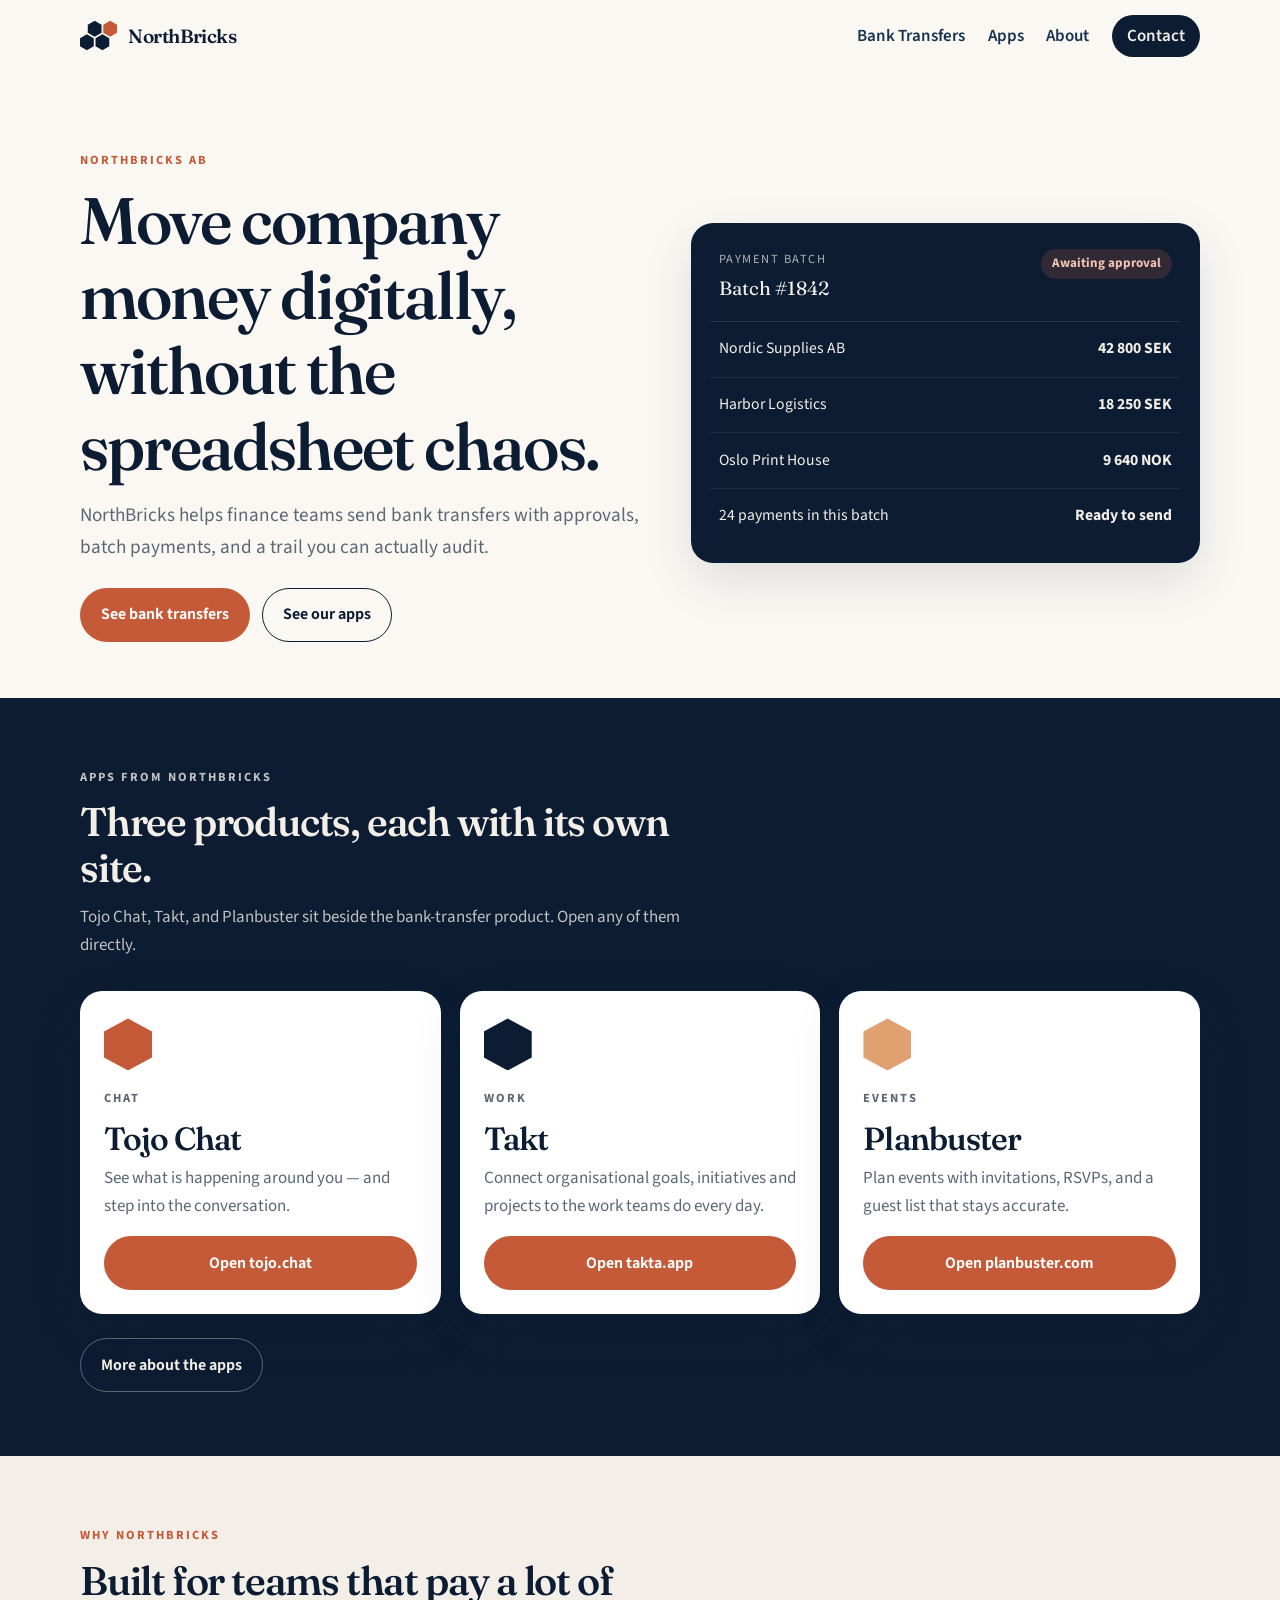
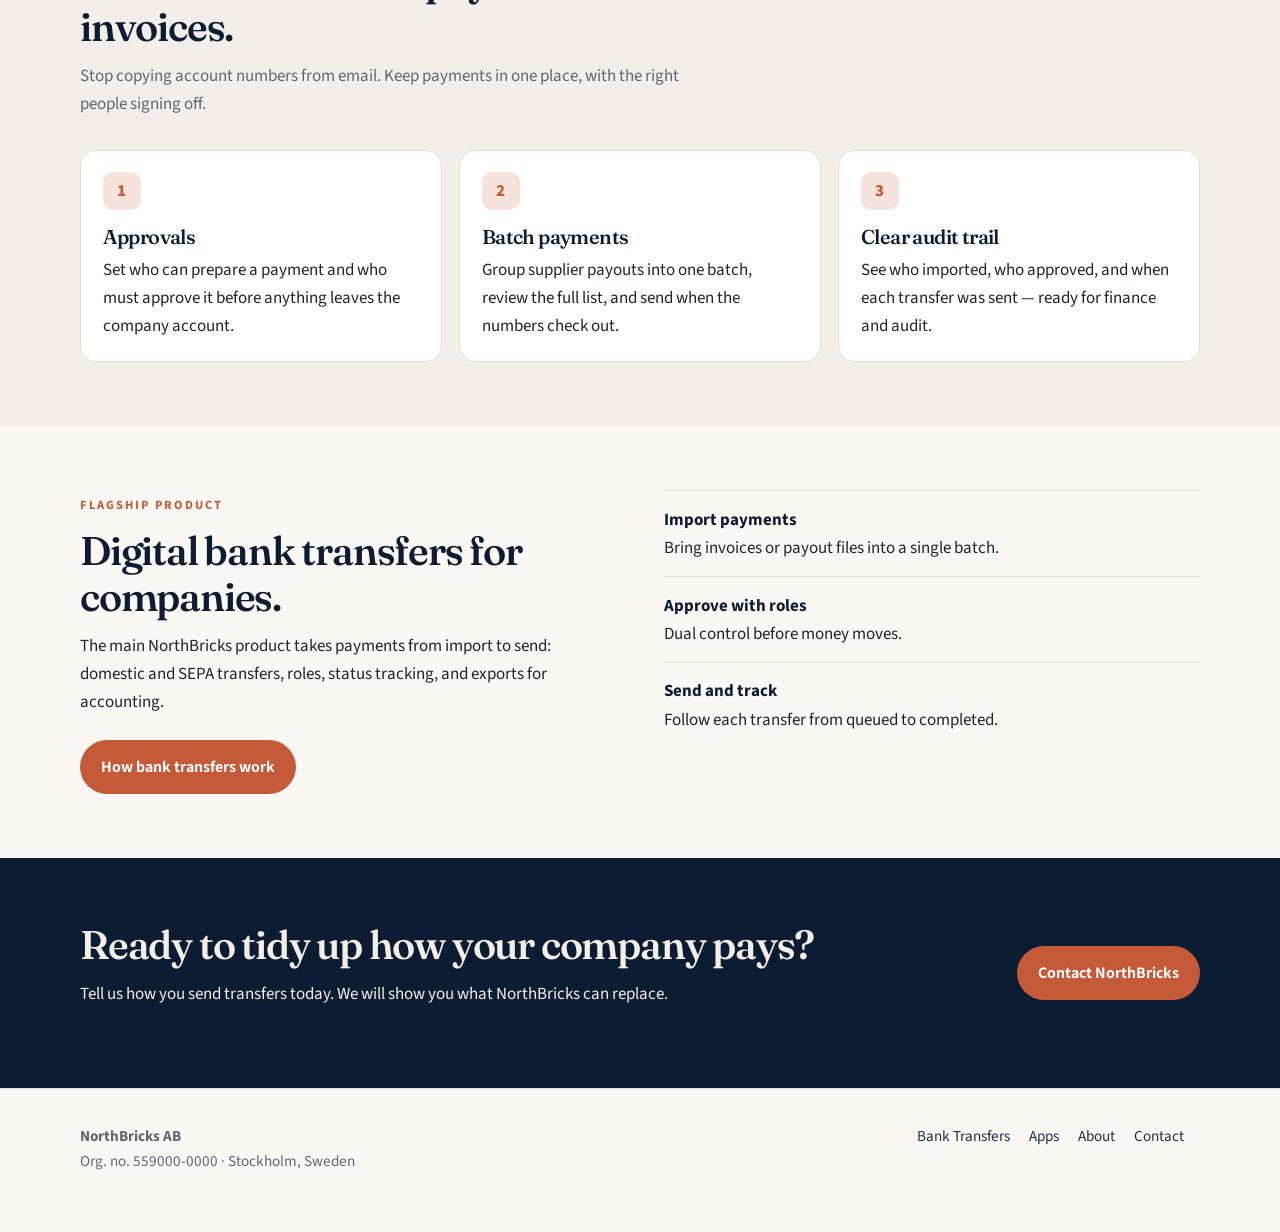
==== index.html @ a284f880 "Add NorthBricks AB marketing site. Co-authored-by: Cursor <cursoragent@cursor.com>" ====
<!DOCTYPE html>
<html lang="en">
<head>
  <meta charset="UTF-8">
  <meta name="viewport" content="width=device-width, initial-scale=1.0">
  <title>NorthBricks AB — Digital bank transfers for companies</title>
  <meta name="description" content="NorthBricks helps companies send and manage bank transfers digitally — with approvals, batch payments, and a clear audit trail.">
  <link rel="preconnect" href="https://fonts.googleapis.com">
  <link rel="preconnect" href="https://fonts.gstatic.com" crossorigin>
  <link href="https://fonts.googleapis.com/css2?family=Fraunces:opsz,wght@9..144,500;9..144,600&family=Source+Sans+3:wght@400;600;700&display=swap" rel="stylesheet">
  <link rel="stylesheet" href="styles.css">
</head>
<body>
  <header class="site-header">
    <div class="wrap header-inner">
      <a class="logo" href="index.html">
        <svg class="logo-mark" viewBox="0 1 28 23" aria-hidden="true">
          <polygon class="logo-cell" points="10.80,1.35 15.87,4.28 15.87,10.12 10.80,13.05 5.73,10.12 5.73,4.28"/>
          <polygon class="logo-cell logo-cell-accent" points="22.23,1.35 27.30,4.28 27.30,10.12 22.23,13.05 17.17,10.12 17.17,4.28"/>
          <polygon class="logo-cell" points="5.08,11.25 10.15,14.17 10.15,20.02 5.08,22.95 0.02,20.02 0.02,14.17"/>
          <polygon class="logo-cell" points="16.52,11.25 21.58,14.17 21.58,20.02 16.52,22.95 11.45,20.02 11.45,14.17"/>
        </svg>
        NorthBricks
      </a>
      <button class="nav-toggle" type="button" aria-expanded="false" aria-controls="site-nav">Menu</button>
      <nav class="site-nav" id="site-nav" aria-label="Main">
        <ul>
          <li><a href="product.html">Bank Transfers</a></li>
          <li><a href="software.html">Apps</a></li>
          <li><a href="about.html">About</a></li>
          <li><a class="nav-cta" href="contact.html">Contact</a></li>
        </ul>
      </nav>
    </div>
  </header>

  <main>
    <section class="hero">
      <div class="wrap hero-grid">
        <div class="hero-copy">
          <p class="eyebrow">NorthBricks AB</p>
          <h1>Move company money digitally, without the spreadsheet chaos.</h1>
          <p class="lead">NorthBricks helps finance teams send bank transfers with approvals, batch payments, and a trail you can actually audit.</p>
          <div class="actions">
            <a class="button button-primary" href="product.html">See bank transfers</a>
            <a class="button button-secondary" href="#apps">See our apps</a>
          </div>
        </div>
        <aside class="product-preview" aria-label="Sample payment batch">
          <div class="preview-top">
            <div>
              <p class="preview-kicker">Payment batch</p>
              <p class="preview-status">Batch #1842</p>
            </div>
            <span class="badge">Awaiting approval</span>
          </div>
          <div class="preview-row"><span>Nordic Supplies AB</span><span class="amount">42 800 SEK</span></div>
          <div class="preview-row"><span>Harbor Logistics</span><span class="amount">18 250 SEK</span></div>
          <div class="preview-row"><span>Oslo Print House</span><span class="amount">9 640 NOK</span></div>
          <div class="preview-row"><span>24 payments in this batch</span><span class="amount">Ready to send</span></div>
        </aside>
      </div>
    </section>

    <section class="section section-dark apps-section" id="apps">
      <div class="wrap">
        <div class="section-intro reveal">
          <p class="eyebrow">Apps from NorthBricks</p>
          <h2>Three products, each with its own site.</h2>
          <p>Tojo Chat, Takt, and Planbuster sit beside the bank-transfer product. Open any of them directly.</p>
        </div>
        <div class="app-grid reveal-stagger">
          <article class="app-tile">
            <span class="app-mark app-mark-tojo" aria-hidden="true"></span>
            <p class="eyebrow">Chat</p>
            <h3>Tojo Chat</h3>
            <p>See what is happening around you — and step into the conversation.</p>
            <a class="button button-primary" href="https://tojo.chat" target="_blank" rel="noopener noreferrer">Open tojo.chat</a>
          </article>
          <article class="app-tile">
            <span class="app-mark app-mark-takt" aria-hidden="true"></span>
            <p class="eyebrow">Work</p>
            <h3>Takt</h3>
            <p>Connect organisational goals, initiatives and projects to the work teams do every day.</p>
            <a class="button button-primary" href="https://takta.app" target="_blank" rel="noopener noreferrer">Open takta.app</a>
          </article>
          <article class="app-tile">
            <span class="app-mark app-mark-plan" aria-hidden="true"></span>
            <p class="eyebrow">Events</p>
            <h3>Planbuster</h3>
            <p>Plan events with invitations, RSVPs, and a guest list that stays accurate.</p>
            <a class="button button-primary" href="https://planbuster.com" target="_blank" rel="noopener noreferrer">Open planbuster.com</a>
          </article>
        </div>
        <div class="actions reveal">
          <a class="button button-ghost" href="software.html">More about the apps</a>
        </div>
      </div>
    </section>

    <section class="section section-alt">
      <div class="wrap">
        <div class="section-intro reveal">
          <p class="eyebrow">Why NorthBricks</p>
          <h2>Built for teams that pay a lot of invoices.</h2>
          <p class="muted">Stop copying account numbers from email. Keep payments in one place, with the right people signing off.</p>
        </div>
        <div class="cards reveal-stagger">
          <article class="card">
            <div class="icon" aria-hidden="true">1</div>
            <h3>Approvals</h3>
            <p>Set who can prepare a payment and who must approve it before anything leaves the company account.</p>
          </article>
          <article class="card">
            <div class="icon" aria-hidden="true">2</div>
            <h3>Batch payments</h3>
            <p>Group supplier payouts into one batch, review the full list, and send when the numbers check out.</p>
          </article>
          <article class="card">
            <div class="icon" aria-hidden="true">3</div>
            <h3>Clear audit trail</h3>
            <p>See who imported, who approved, and when each transfer was sent — ready for finance and audit.</p>
          </article>
        </div>
      </div>
    </section>

    <section class="section">
      <div class="wrap split reveal">
        <div>
          <p class="eyebrow">Flagship product</p>
          <h2>Digital bank transfers for companies.</h2>
          <p>The main NorthBricks product takes payments from import to send: domestic and SEPA transfers, roles, status tracking, and exports for accounting.</p>
          <div class="actions">
            <a class="button button-primary" href="product.html">How bank transfers work</a>
          </div>
        </div>
        <ul class="feature-list">
          <li><strong>Import payments</strong> Bring invoices or payout files into a single batch.</li>
          <li><strong>Approve with roles</strong> Dual control before money moves.</li>
          <li><strong>Send and track</strong> Follow each transfer from queued to completed.</li>
        </ul>
      </div>
    </section>

    <section class="section section-dark cta-band">
      <div class="wrap reveal">
        <div>
          <h2>Ready to tidy up how your company pays?</h2>
          <p>Tell us how you send transfers today. We will show you what NorthBricks can replace.</p>
        </div>
        <a class="button button-primary" href="contact.html">Contact NorthBricks</a>
      </div>
    </section>
  </main>

  <footer class="site-footer">
    <div class="wrap footer-inner">
      <div>
        <strong>NorthBricks AB</strong>
        <p>Org. no. 559000-0000 · Stockholm, Sweden</p>
      </div>
      <nav aria-label="Footer">
        <a href="product.html">Bank Transfers</a>
        <a href="software.html">Apps</a>
        <a href="about.html">About</a>
        <a href="contact.html">Contact</a>
      </nav>
    </div>
  </footer>
  <script src="script.js"></script>
</body>
</html>
---- styles.css ----
:root {
  --navy: #0c1d33;
  --navy-2: #16324f;
  --brick: #c45a38;
  --brick-dark: #9e3d22;
  --cream: #f3eee7;
  --paper: #fbf8f4;
  --ink: #1c2430;
  --muted: #5c6775;
  --line: #e3dcd3;
  --white: #ffffff;
  --shadow: 0 18px 50px rgba(12, 29, 51, 0.12);
  --radius: 16px;
  --header-h: 72px;
  --font-sans: "Source Sans 3", "Segoe UI", sans-serif;
  --font-display: "Fraunces", Georgia, serif;
}

*,
*::before,
*::after {
  box-sizing: border-box;
}

html {
  scroll-behavior: smooth;
}

body {
  margin: 0;
  font-family: var(--font-sans);
  font-size: 1.0625rem;
  line-height: 1.65;
  color: var(--ink);
  background: var(--paper);
  -webkit-font-smoothing: antialiased;
}

main {
  position: relative;
  z-index: 0;
}

img {
  max-width: 100%;
}

a {
  color: inherit;
}

h1,
h2,
h3,
.logo {
  font-family: var(--font-display);
  font-weight: 560;
  letter-spacing: -0.03em;
  line-height: 1.15;
  color: var(--navy);
}

h1 {
  font-size: clamp(2.4rem, 6vw, 4.1rem);
  margin: 0 0 1rem;
}

h2 {
  font-size: clamp(1.8rem, 3.4vw, 2.5rem);
  margin: 0 0 0.75rem;
}

h3 {
  font-size: 1.25rem;
  margin: 0 0 0.5rem;
}

p {
  margin: 0 0 1rem;
}

.muted {
  color: var(--muted);
}

.wrap {
  width: min(1120px, calc(100% - 2.5rem));
  margin-inline: auto;
}

.eyebrow {
  display: inline-block;
  margin: 0 0 0.75rem;
  color: var(--brick);
  font-size: 0.78rem;
  font-weight: 700;
  letter-spacing: 0.16em;
  text-transform: uppercase;
}

/* Header */

.site-header {
  position: sticky;
  top: 0;
  z-index: 40;
  background: rgba(251, 248, 244, 0.86);
  backdrop-filter: saturate(180%) blur(20px);
  border-bottom: 1px solid transparent;
  transition: background 0.4s ease, border-color 0.4s ease, box-shadow 0.4s ease;
}

.site-header.is-scrolled {
  background: rgba(251, 248, 244, 0.96);
  border-bottom-color: var(--line);
  box-shadow: 0 10px 30px rgba(12, 29, 51, 0.06);
}

.header-inner {
  display: flex;
  align-items: center;
  justify-content: space-between;
  min-height: var(--header-h);
  gap: 1rem;
}

.logo {
  display: flex;
  align-items: center;
  gap: 0.65rem;
  text-decoration: none;
  font-size: 1.2rem;
  font-weight: 600;
}

.logo-mark {
  width: 38px;
  height: 32px;
  display: block;
  flex-shrink: 0;
}

.logo-cell {
  fill: var(--navy);
}

.logo-cell-accent {
  fill: var(--brick);
}

.nav-toggle {
  display: none;
  border: 1px solid var(--line);
  background: var(--white);
  color: var(--navy);
  border-radius: 999px;
  padding: 0.45rem 0.9rem;
  font: inherit;
  font-weight: 600;
  cursor: pointer;
}

.site-nav ul {
  display: flex;
  align-items: center;
  gap: 0.35rem 1.4rem;
  margin: 0;
  padding: 0;
  list-style: none;
}

.site-nav a {
  text-decoration: none;
  color: var(--navy-2);
  font-weight: 600;
}

.site-nav a[aria-current="page"] {
  color: var(--brick);
}

.nav-cta {
  display: inline-flex;
  align-items: center;
  background: var(--navy);
  color: var(--cream) !important;
  padding: 0.45rem 0.95rem;
  border-radius: 999px;
}

/* Buttons */

.button {
  display: inline-flex;
  align-items: center;
  justify-content: center;
  justify-self: start;
  text-decoration: none;
  font-weight: 650;
  border-radius: 999px;
  padding: 0.8rem 1.25rem;
  border: 1px solid transparent;
  cursor: pointer;
  font-family: inherit;
  font-size: 1rem;
  transition: background 0.3s ease, transform 0.3s cubic-bezier(0.22, 1, 0.36, 1), box-shadow 0.3s ease;
}

.button:hover {
  transform: translateY(-1px);
}

.button-primary {
  background: var(--brick);
  color: var(--white);
}

.button-primary:hover {
  background: var(--brick-dark);
}

.button-secondary {
  background: transparent;
  border-color: var(--navy);
  color: var(--navy);
}

.button-ghost {
  background: transparent;
  color: var(--cream);
  border-color: rgba(243, 238, 231, 0.35);
}

.actions {
  display: flex;
  flex-wrap: wrap;
  gap: 0.75rem;
  margin-top: 1.5rem;
}

/* Hero */

.hero {
  padding: 4.5rem 0 3.5rem;
}

.hero-grid {
  display: grid;
  grid-template-columns: 1.05fr 0.95fr;
  gap: 3rem;
  align-items: center;
}

.hero p.lead {
  font-size: 1.2rem;
  color: var(--muted);
  max-width: 36rem;
}

.product-preview {
  background: var(--navy);
  color: var(--cream);
  border-radius: 22px;
  padding: 1.25rem;
  box-shadow: var(--shadow);
  will-change: transform;
}

.preview-top,
.preview-row {
  display: flex;
  justify-content: space-between;
  gap: 1rem;
}

.preview-top {
  padding: 0.4rem 0.5rem 1rem;
  border-bottom: 1px solid rgba(243, 238, 231, 0.12);
}

.preview-kicker {
  margin: 0;
  font-size: 0.78rem;
  letter-spacing: 0.12em;
  text-transform: uppercase;
  opacity: 0.7;
}

.preview-status {
  margin: 0.2rem 0 0;
  font-family: var(--font-display);
  font-size: 1.2rem;
}

.badge {
  align-self: flex-start;
  background: rgba(196, 90, 56, 0.2);
  color: #f0c3b3;
  border-radius: 999px;
  padding: 0.25rem 0.7rem;
  font-size: 0.82rem;
  font-weight: 700;
}

.preview-row {
  padding: 0.9rem 0.5rem;
  border-bottom: 1px solid rgba(243, 238, 231, 0.08);
  font-size: 0.98rem;
}

.preview-row:last-child {
  border-bottom: 0;
}

.amount {
  font-weight: 700;
  font-variant-numeric: tabular-nums;
}

/* Sections */

.section {
  padding: 4rem 0;
}

.section-alt {
  background: var(--cream);
}

.section-dark {
  background: var(--navy);
  color: var(--cream);
}

.section-dark h2,
.section-dark h3 {
  color: var(--cream);
}

.section-dark .app-tile h3 {
  color: var(--navy);
}

.section-intro {
  max-width: 38rem;
  margin-bottom: 2rem;
}

.apps-section {
  scroll-margin-top: var(--header-h);
}

.apps-section .section-intro p {
  color: rgba(243, 238, 231, 0.78);
}

.app-grid {
  display: grid;
  grid-template-columns: repeat(3, 1fr);
  gap: 1.2rem;
}

.app-tile {
  display: flex;
  flex-direction: column;
  min-height: 20rem;
  background: var(--white);
  color: var(--ink);
  border-radius: 22px;
  padding: 1.7rem 1.5rem 1.5rem;
  box-shadow: var(--shadow);
  transition: transform 0.5s cubic-bezier(0.22, 1, 0.36, 1), box-shadow 0.5s ease;
}

.app-tile:hover {
  transform: translateY(-8px);
}

.motion .reveal-stagger.is-in > .app-tile:hover {
  transform: translateY(-8px);
}

.app-tile h3 {
  font-size: clamp(1.55rem, 2.5vw, 2rem);
  margin-bottom: 0.4rem;
  color: var(--navy);
}

.app-tile p {
  color: var(--muted);
}

.app-tile .button {
  margin-top: auto;
}

.app-mark {
  width: 48px;
  height: 52px;
  margin-bottom: 1.1rem;
  clip-path: polygon(50% 0%, 100% 25%, 100% 75%, 50% 100%, 0% 75%, 0% 25%);
}

.app-mark-tojo {
  background: var(--brick);
}

.app-mark-takt {
  background: var(--navy);
}

.app-mark-plan {
  background: #e0a070;
}

.cards {
  display: grid;
  grid-template-columns: repeat(3, 1fr);
  gap: 1.1rem;
}

.cards + .cards {
  margin-top: 1.1rem;
}

.card {
  background: var(--white);
  border: 1px solid var(--line);
  border-radius: var(--radius);
  padding: 1.35rem;
  transition: transform 0.5s cubic-bezier(0.22, 1, 0.36, 1), box-shadow 0.5s ease;
}

.card:hover {
  transform: translateY(-6px);
  box-shadow: var(--shadow);
}

.motion .reveal-stagger.is-in > .card:hover {
  transform: translateY(-6px);
}

.card p:last-child {
  margin-bottom: 0;
}

.card .product-url {
  display: inline-block;
  margin-top: 0.85rem;
  color: var(--brick);
  font-weight: 700;
  text-decoration: none;
}

.card .product-url:hover {
  text-decoration: underline;
}

.icon {
  width: 38px;
  height: 38px;
  display: grid;
  place-items: center;
  margin-bottom: 0.9rem;
  border-radius: 10px;
  background: #f6e4dc;
  color: var(--brick);
  font-weight: 800;
}

.steps {
  display: grid;
  grid-template-columns: repeat(4, 1fr);
  gap: 1rem;
  counter-reset: step;
}

.step {
  position: relative;
  padding-top: 2.4rem;
}

.step::before {
  counter-increment: step;
  content: counter(step);
  position: absolute;
  top: 0;
  left: 0;
  width: 1.7rem;
  height: 1.7rem;
  display: grid;
  place-items: center;
  border-radius: 50%;
  background: var(--brick);
  color: var(--white);
  font-size: 0.85rem;
  font-weight: 700;
}

.split {
  display: grid;
  grid-template-columns: 1fr 1fr;
  gap: 3rem;
  align-items: start;
}

.feature-list {
  margin: 0;
  padding: 0;
  list-style: none;
}

.feature-list li {
  padding: 0.9rem 0;
  border-top: 1px solid var(--line);
}

.feature-list strong {
  display: block;
  color: var(--navy);
}

.cta-band .wrap {
  display: flex;
  justify-content: space-between;
  align-items: center;
  gap: 1.5rem;
}

/* Contact */

.contact-grid {
  display: grid;
  grid-template-columns: 1.15fr 0.85fr;
  gap: 2.5rem;
}

form {
  display: grid;
  gap: 0.95rem;
}

form[hidden] {
  display: none !important;
}

label {
  display: grid;
  gap: 0.35rem;
  font-weight: 650;
  color: var(--navy);
}

input,
textarea {
  width: 100%;
  font: inherit;
  color: var(--ink);
  background: var(--white);
  border: 1px solid var(--line);
  border-radius: 12px;
  padding: 0.75rem 0.85rem;
}

textarea {
  min-height: 140px;
  resize: vertical;
}

input:focus,
textarea:focus {
  outline: 2px solid var(--brick);
  outline-offset: 1px;
}

.error {
  color: var(--brick-dark);
  font-size: 0.92rem;
  font-weight: 600;
  min-height: 1.2em;
}

.form-success,
.form-panel[hidden] {
  display: none;
}

.form-success.is-visible {
  display: block;
  background: #e9f4ea;
  border: 1px solid #c7dfca;
  border-radius: var(--radius);
  padding: 1.25rem;
}

.company-box {
  background: var(--cream);
  border-radius: var(--radius);
  padding: 1.4rem;
}

.company-box p {
  margin-bottom: 0.4rem;
}

/* Footer */

.site-footer {
  border-top: 1px solid var(--line);
  padding: 2.2rem 0 2.6rem;
  color: var(--muted);
  font-size: 0.95rem;
}

.footer-inner {
  display: flex;
  justify-content: space-between;
  gap: 1.5rem;
  flex-wrap: wrap;
}

.site-footer a {
  color: var(--navy-2);
  text-decoration: none;
  margin-right: 1rem;
}

/* Page titles */

.page-hero {
  padding: 3.5rem 0 1.5rem;
}

.page-hero p {
  max-width: 40rem;
  color: var(--muted);
  font-size: 1.15rem;
}

@media (max-width: 900px) {
  .hero-grid,
  .split,
  .contact-grid,
  .cards,
  .app-grid,
  .steps {
    grid-template-columns: 1fr;
  }

  .cta-band .wrap {
    flex-direction: column;
    align-items: flex-start;
  }
}

@media (max-width: 760px) {
  .nav-toggle {
    display: inline-flex;
  }

  .site-header {
    overflow: visible;
  }

  .site-nav {
    display: none;
    position: absolute;
    top: 100%;
    left: 0;
    right: 0;
    z-index: 25;
    background: var(--white);
    border-bottom: 1px solid var(--line);
    box-shadow: 0 16px 40px rgba(12, 29, 51, 0.1);
    padding: 1rem 1.5rem 1.4rem;
  }

  .site-nav.is-open {
    display: block;
  }

  .site-nav ul {
    flex-direction: column;
    align-items: flex-start;
    gap: 0.85rem;
  }

  .nav-cta {
    margin-top: 0.2rem;
  }
}

/* Product bands */

.product-band {
  padding: 5.5rem 0;
}

.product-band .wrap {
  max-width: 720px;
  text-align: center;
}

.product-band h2 {
  font-size: clamp(2.2rem, 5vw, 3.4rem);
}

.product-band p {
  font-size: 1.2rem;
  color: var(--muted);
}

.product-band .actions {
  justify-content: center;
}

.product-band-alt {
  background: var(--cream);
}

.product-band-dark {
  background: var(--navy);
  color: var(--cream);
}

.product-band-dark h2 {
  color: var(--cream);
}

.product-band-dark p {
  color: rgba(243, 238, 231, 0.78);
}

/* Motion — Apple-like scroll reveals */

.hero-copy,
.hero .product-preview {
  animation: rise-in 1.1s cubic-bezier(0.22, 1, 0.36, 1) both;
}

.hero .product-preview {
  animation-delay: 0.16s;
}

.page-hero .wrap {
  animation: rise-in 0.95s cubic-bezier(0.22, 1, 0.36, 1) both;
}

@keyframes rise-in {
  from {
    opacity: 0;
    transform: translate3d(0, 28px, 0);
  }
  to {
    opacity: 1;
    transform: none;
  }
}

.motion .reveal {
  opacity: 0;
  transform: translate3d(0, 48px, 0);
  transition:
    opacity 0.95s cubic-bezier(0.22, 1, 0.36, 1),
    transform 0.95s cubic-bezier(0.22, 1, 0.36, 1);
}

.motion .reveal.is-in {
  opacity: 1;
  transform: none;
}

.motion .reveal-stagger > * {
  opacity: 0;
  transform: translate3d(0, 36px, 0);
  transition:
    opacity 0.85s cubic-bezier(0.22, 1, 0.36, 1),
    transform 0.85s cubic-bezier(0.22, 1, 0.36, 1);
}

.motion .reveal-stagger.is-in > * {
  opacity: 1;
  transform: none;
}

.motion .reveal-stagger.is-in > *:nth-child(1) { transition-delay: 0.05s; }
.motion .reveal-stagger.is-in > *:nth-child(2) { transition-delay: 0.16s; }
.motion .reveal-stagger.is-in > *:nth-child(3) { transition-delay: 0.27s; }
.motion .reveal-stagger.is-in > *:nth-child(4) { transition-delay: 0.38s; }

.motion .reveal-stagger.is-in > .card:hover,
.motion .reveal-stagger.is-in > .app-tile:hover {
  transform: translateY(-8px);
}

@media (prefers-reduced-motion: reduce) {
  html {
    scroll-behavior: auto;
  }

  .hero-copy,
  .hero .product-preview,
  .page-hero .wrap,
  .motion .reveal,
  .motion .reveal-stagger > *,
  .card,
  .button {
    animation: none !important;
    transition: none !important;
    opacity: 1 !important;
    transform: none !important;
  }
}
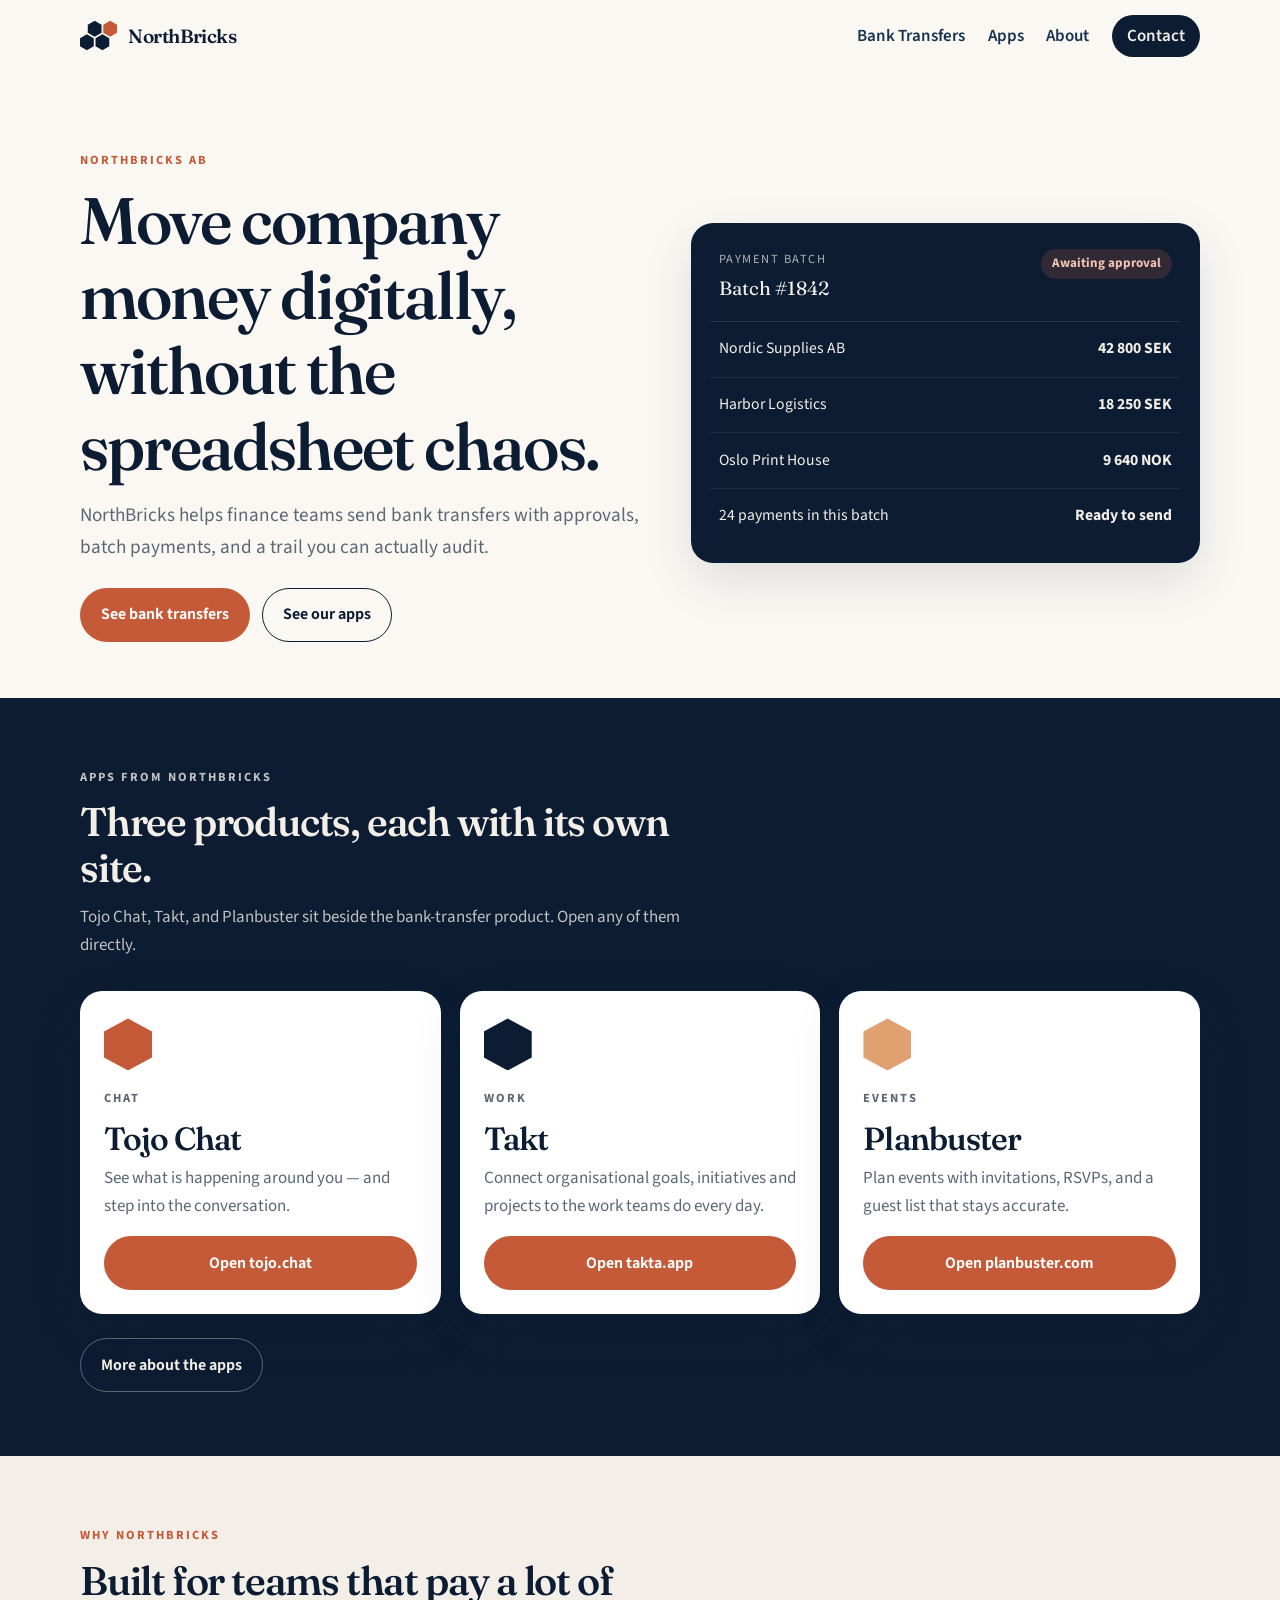
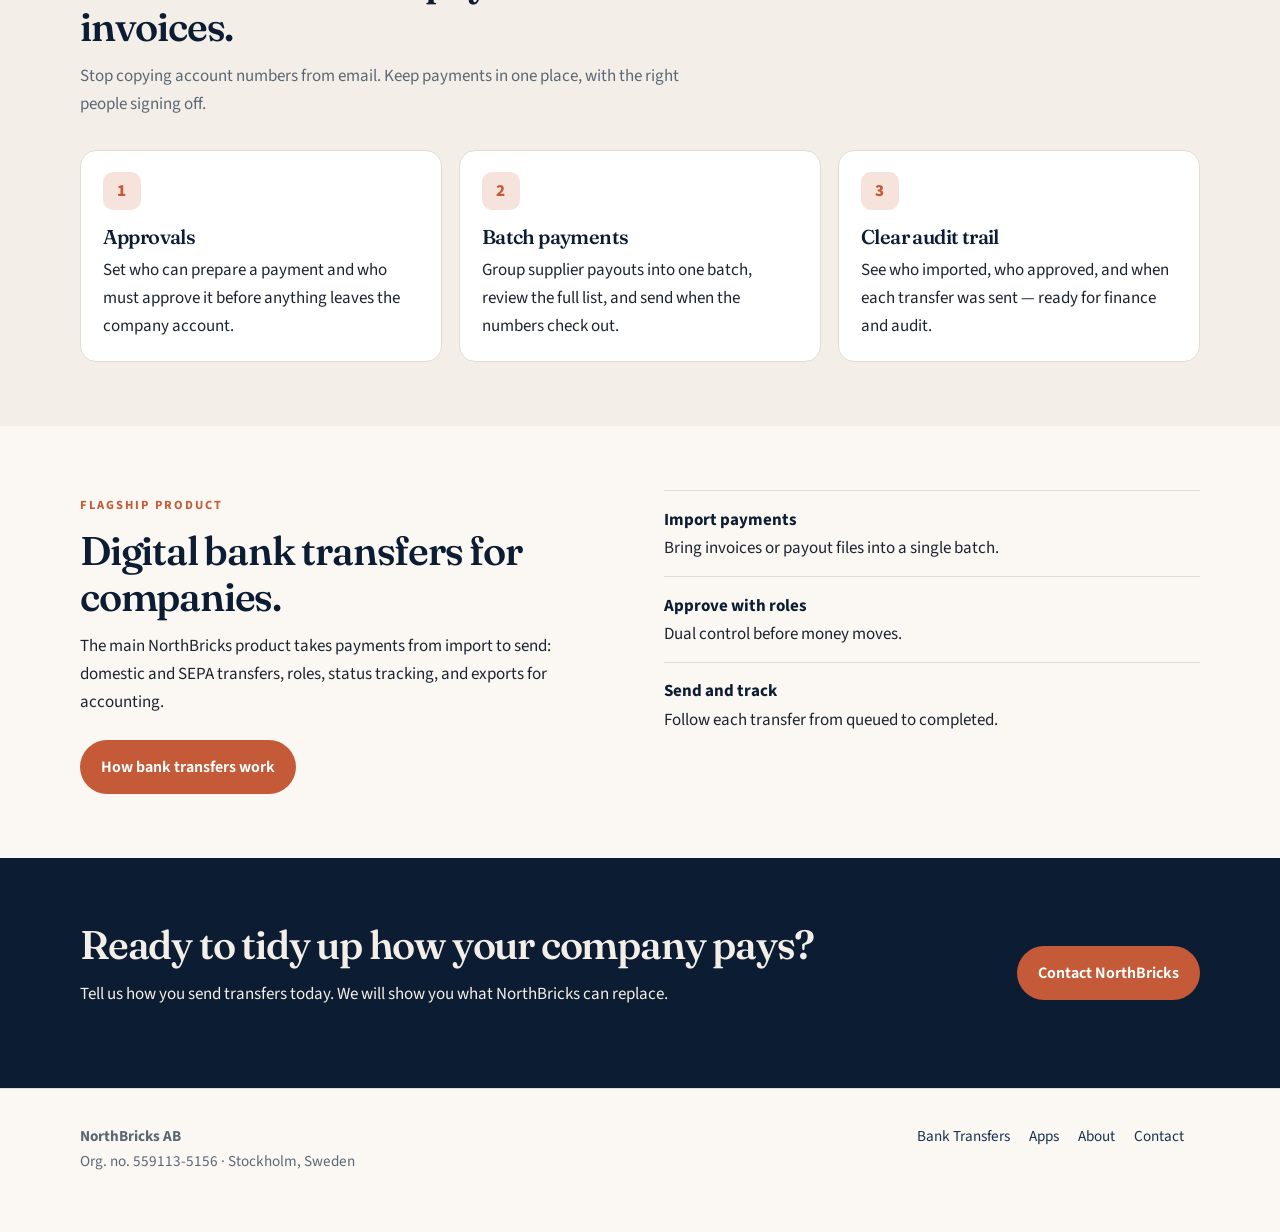
==== commit 3878dd72: "Update metadata and company registration number across all pages. Added canonical links, Open Graph," ====
--- a/index.html
+++ b/index.html
@@ -5,6 +5,23 @@
   <meta name="viewport" content="width=device-width, initial-scale=1.0">
   <title>NorthBricks AB — Digital bank transfers for companies</title>
   <meta name="description" content="NorthBricks helps companies send and manage bank transfers digitally — with approvals, batch payments, and a clear audit trail.">
+  <link rel="canonical" href="https://northbricks.se/">
+  <link rel="icon" href="favicon.svg" type="image/svg+xml">
+  <link rel="apple-touch-icon" href="apple-touch-icon.png">
+  <meta name="theme-color" content="#0c1d33">
+  <meta property="og:type" content="website">
+  <meta property="og:site_name" content="NorthBricks AB">
+  <meta property="og:title" content="NorthBricks AB — Digital bank transfers for companies">
+  <meta property="og:description" content="NorthBricks helps companies send and manage bank transfers digitally — with approvals, batch payments, and a clear audit trail.">
+  <meta property="og:url" content="https://northbricks.se/">
+  <meta property="og:image" content="https://northbricks.se/og-image.png">
+  <meta property="og:image:width" content="1200">
+  <meta property="og:image:height" content="630">
+  <meta property="og:image:alt" content="NorthBricks AB — Digital bank transfers for companies">
+  <meta name="twitter:card" content="summary_large_image">
+  <meta name="twitter:title" content="NorthBricks AB — Digital bank transfers for companies">
+  <meta name="twitter:description" content="NorthBricks helps companies send and manage bank transfers digitally — with approvals, batch payments, and a clear audit trail.">
+  <meta name="twitter:image" content="https://northbricks.se/og-image.png">
   <link rel="preconnect" href="https://fonts.googleapis.com">
   <link rel="preconnect" href="https://fonts.gstatic.com" crossorigin>
   <link href="https://fonts.googleapis.com/css2?family=Fraunces:opsz,wght@9..144,500;9..144,600&family=Source+Sans+3:wght@400;600;700&display=swap" rel="stylesheet">
@@ -158,7 +175,7 @@
     <div class="wrap footer-inner">
       <div>
         <strong>NorthBricks AB</strong>
-        <p>Org. no. 559000-0000 · Stockholm, Sweden</p>
+        <p>Org. no. 559113-5156 · Stockholm, Sweden</p>
       </div>
       <nav aria-label="Footer">
         <a href="product.html">Bank Transfers</a>
